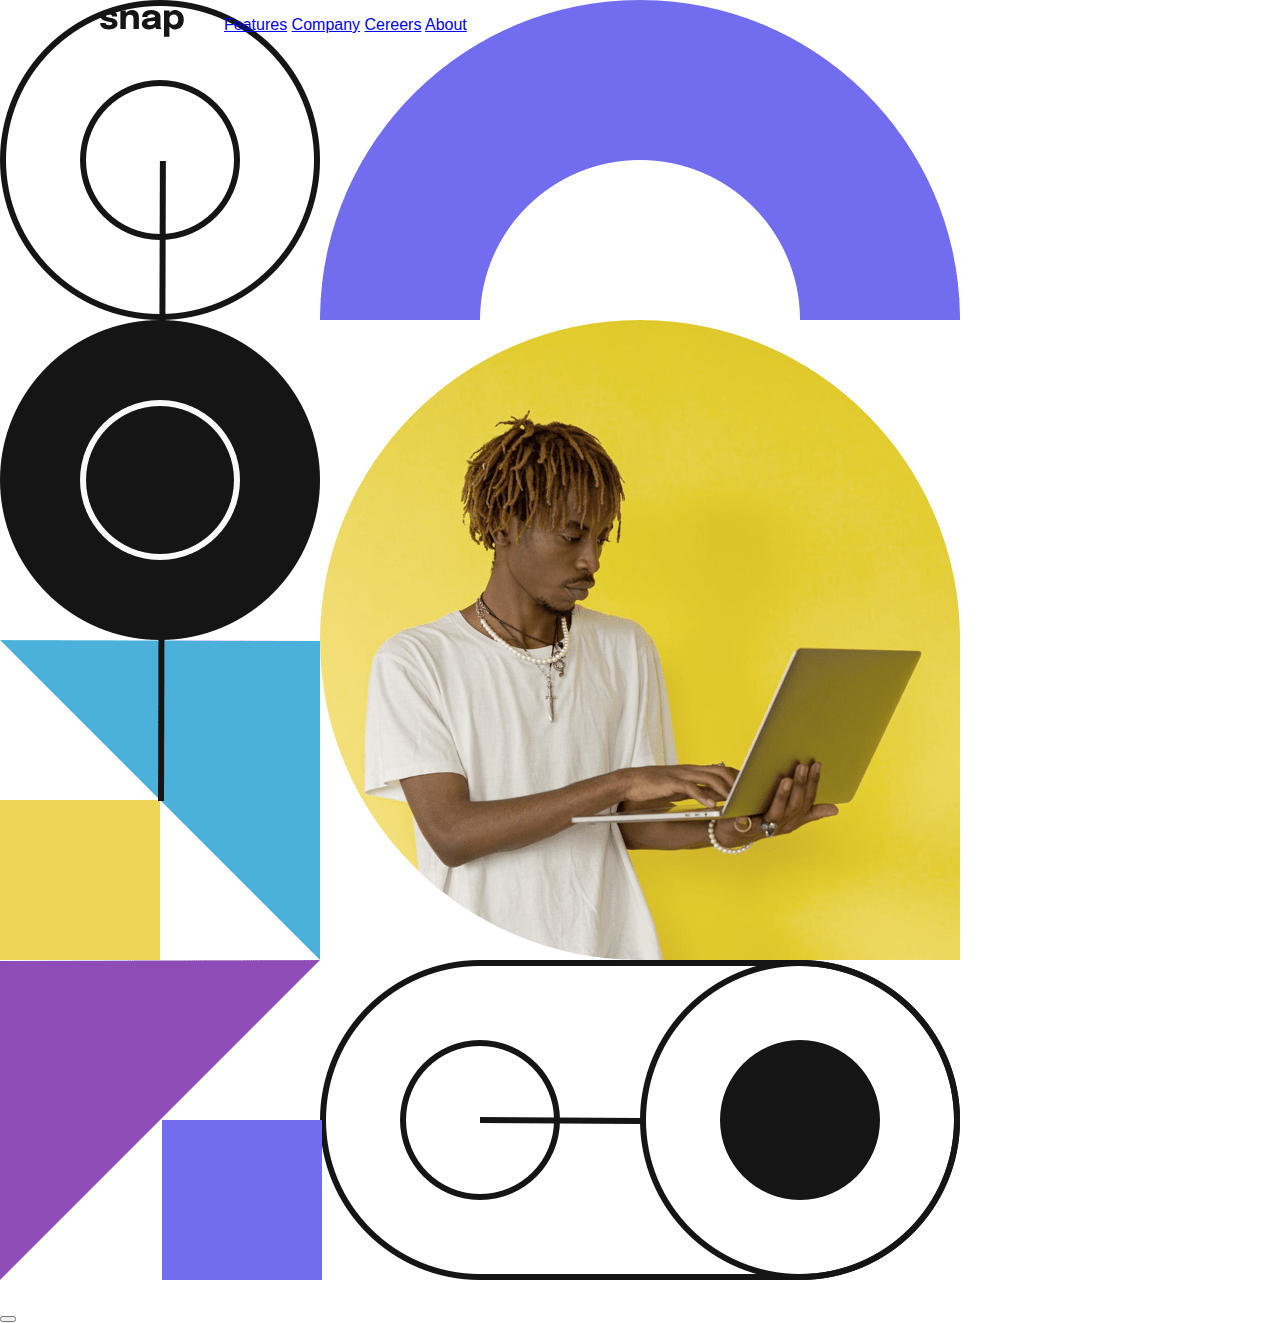
==== ProjetoLayout/index.html @ 1ac6ed28 "Add files via upload" ====
<!DOCTYPE html>
<html lang="en">
<head>
    <meta charset="UTF-8">
    <meta http-equiv="X-UA-Compatible" content="IE=edge">
    <meta name="viewport" content="width=device-width, initial-scale=1.0">
    <link rel="stylesheet" href="style.css">
    <title>Treino layout</title>
</head>
<body>
    <header>
        <div class="container">
            <img src="images/image-hero-desktop.png" alt="">
        <h1></h1>
        <p></p>
        <button></button>
        </div>
    </header>
    <nav>
        <div class="ajust-logo">
            <svg width="84" height="27" xmlns="http://www.w3.org/2000/svg"><path d="M8.852 19.42c-1.108 0-2.175-.128-3.202-.385a9.648 9.648 0 0 1-2.756-1.137c-.811-.502-1.453-1.13-1.925-1.882-.473-.752-.709-1.63-.709-2.633v-.316h5.39v.246c0 .676.3 1.172.901 1.487.601.315 1.415.472 2.441.472a7.08 7.08 0 0 0 1.55-.166c.495-.11.903-.291 1.224-.542.321-.251.482-.569.482-.954 0-.618-.342-1.056-1.024-1.313-.683-.256-1.777-.513-3.282-.77a21.716 21.716 0 0 1-2.59-.595A10.937 10.937 0 0 1 2.938 9.91 5.28 5.28 0 0 1 1.17 8.28C.727 7.622.505 6.82.505 5.875c0-1.26.382-2.322 1.146-3.185.764-.863 1.782-1.517 3.054-1.96C5.977.287 7.377.065 8.905.065c1.458 0 2.818.242 4.078.726 1.26.484 2.28 1.179 3.062 2.083.782.904 1.172 1.992 1.172 3.264v.245H11.88v-.21c0-.467-.149-.846-.446-1.138a2.804 2.804 0 0 0-1.129-.656 4.616 4.616 0 0 0-1.418-.219c-.443 0-.9.05-1.373.149-.473.099-.872.262-1.199.49-.327.227-.49.545-.49.954 0 .396.175.72.525.97.35.252.84.456 1.47.613.63.158 1.36.306 2.188.447.781.128 1.607.306 2.476.533.869.228 1.686.549 2.45.963a5.34 5.34 0 0 1 1.855 1.627c.472.671.709 1.52.709 2.546 0 1.062-.245 1.972-.735 2.73a5.607 5.607 0 0 1-1.987 1.847 10.04 10.04 0 0 1-2.782 1.05c-1.021.227-2.068.341-3.142.341ZM33.48 19V8.92c0-.77-.1-1.473-.298-2.109a2.965 2.965 0 0 0-1.067-1.531c-.513-.385-1.254-.577-2.223-.577-.84 0-1.566.192-2.178.577a3.754 3.754 0 0 0-1.41 1.61c-.326.688-.49 1.482-.49 2.38L24.31 8.185c0-1.61.35-3.022 1.05-4.235a7.627 7.627 0 0 1 2.844-2.853C29.398.41 30.726.066 32.183.066c1.53 0 2.786.306 3.772.919.986.612 1.721 1.464 2.205 2.555.484 1.09.726 2.365.726 3.824V19H33.48Zm-13.09 0V.415h5.425V19h-5.425Zm28.389.385c-1.354 0-2.558-.216-3.614-.648-1.056-.431-1.881-1.055-2.476-1.872-.595-.817-.893-1.808-.893-2.975 0-1.318.362-2.392 1.085-3.22.724-.828 1.683-1.461 2.879-1.899a15.898 15.898 0 0 1 3.894-.866c2.041-.198 3.45-.38 4.226-.542.776-.164 1.164-.45 1.164-.858V6.47c0-.688-.33-1.23-.989-1.627-.66-.397-1.578-.595-2.756-.595-1.249 0-2.202.224-2.861.673-.66.45-.99 1.135-.99 2.056H42.11c0-1.493.406-2.753 1.217-3.78.81-1.026 1.91-1.805 3.298-2.336 1.389-.53 2.958-.796 4.708-.796 1.633 0 3.144.248 4.532.744 1.389.496 2.506 1.24 3.352 2.231.845.992 1.268 2.252 1.268 3.78v8.032c0 .479.015.937.044 1.374.03.438.096.837.201 1.199.117.408.263.747.438 1.015.175.268.32.455.437.56h-5.337a3.723 3.723 0 0 1-.376-.508 3.962 3.962 0 0 1-.43-.892 7.195 7.195 0 0 1-.305-1.234 9.674 9.674 0 0 1-.097-1.461l1.12.77c-.326.77-.854 1.432-1.583 1.986-.73.554-1.593.98-2.59 1.278-.998.297-2.074.446-3.23.446Zm1.452-4.06a6.14 6.14 0 0 0 2.389-.464A4.104 4.104 0 0 0 54.43 13.4c.467-.665.7-1.534.7-2.608V8.92l1.348 1.313c-.77.28-1.66.51-2.669.69-1.01.182-2.015.324-3.019.43-1.19.116-2.08.317-2.668.603-.59.286-.884.767-.884 1.444 0 .642.25 1.123.752 1.444.502.32 1.249.481 2.24.481Zm13.742 11.323V.415h5.442v26.233h-5.442Zm11.182-7.228a7.325 7.325 0 0 1-4.042-1.181c-1.225-.788-2.205-1.85-2.94-3.185-.735-1.336-1.103-2.838-1.103-4.507v-.28l2.345-.052v.21c0 .863.21 1.619.63 2.266.42.648.963 1.146 1.628 1.496.665.35 1.359.526 2.082.526 1.19 0 2.226-.412 3.106-1.234.881-.823 1.322-2.109 1.322-3.859s-.438-3.025-1.313-3.824c-.875-.799-1.913-1.199-3.115-1.199-.723 0-1.417.173-2.082.517a4.308 4.308 0 0 0-1.628 1.461c-.42.63-.63 1.383-.63 2.257l-2.345-.14c0-1.68.368-3.164 1.103-4.453.735-1.29 1.715-2.307 2.94-3.054a7.619 7.619 0 0 1 4.042-1.12c1.505 0 2.911.37 4.218 1.111 1.306.741 2.365 1.823 3.176 3.247.81 1.423 1.216 3.155 1.216 5.197 0 2.135-.396 3.932-1.19 5.39-.793 1.458-1.843 2.558-3.15 3.299a8.51 8.51 0 0 1-4.27 1.111Z" fill="#151515"/></svg>         
        </div>
        <ul>
            <a href="#Features">Features</a>
            <a href="#Company">Company</a>
            <a href="#Cereers">Cereers</a>
            <a href="#About">About</a>
        </ul>
    </nav>

    </section>
</body>
</html>
---- ProjetoLayout/style.css ----
* {
    box-sizing: border-box;
}

html, body {
    margin: 0;
}

body, button {
    font-family: 'Poppins', sans-serif;
    color: white;
}

nav {
    display: flex;
    align-items: center;
    justify-content: space-between;
    padding: 0 100px;
    position: absolute;
    top: 0;

    z-index: 99;
}
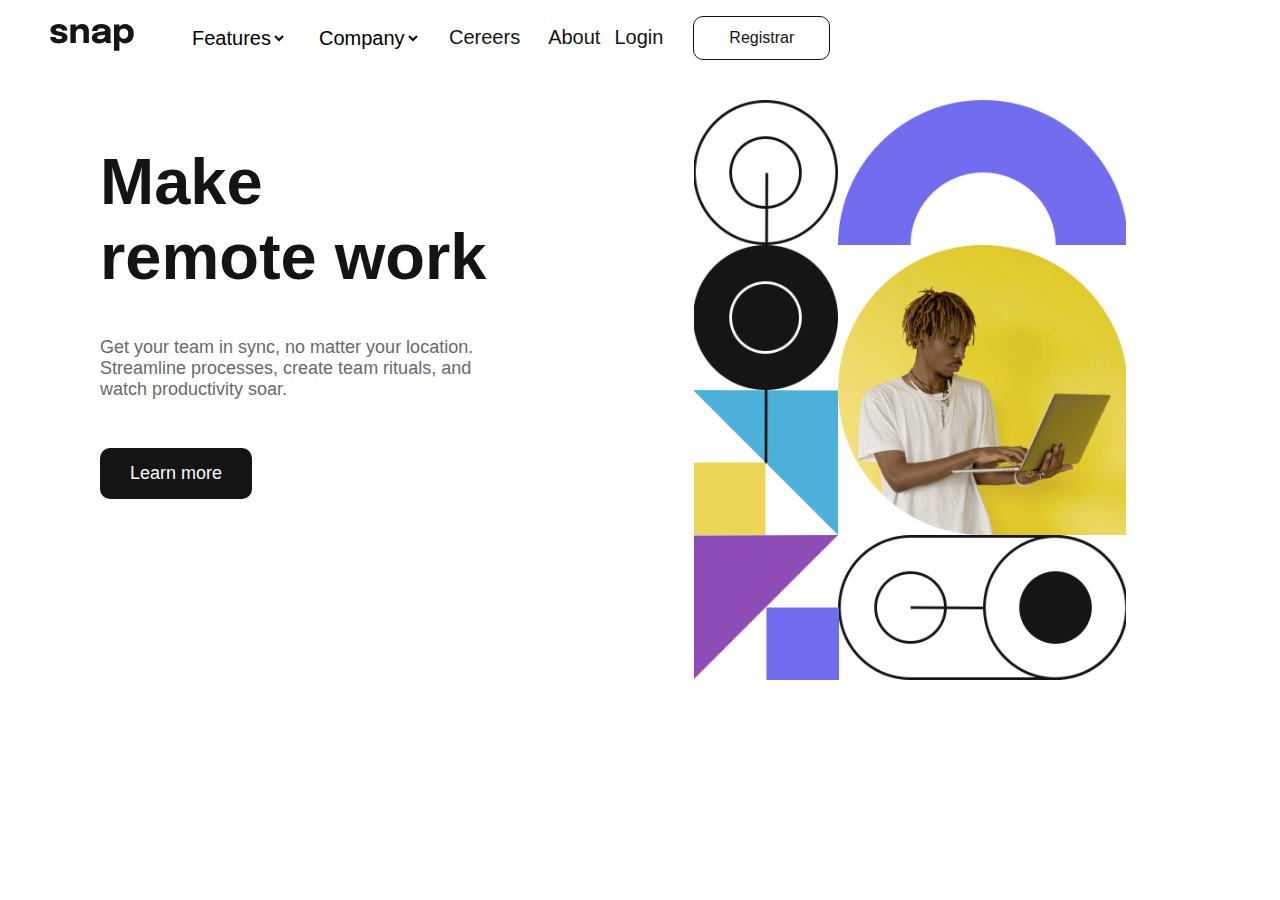
==== commit bba247a6: "feat: implementando login" ====
--- a/ProjetoLayout/index.html
+++ b/ProjetoLayout/index.html
@@ -8,26 +8,39 @@
     <title>Treino layout</title>
 </head>
 <body>
-    <header>
+    <section class="info-work">
         <div class="container">
-            <img src="images/image-hero-desktop.png" alt="">
-        <h1></h1>
-        <p></p>
-        <button></button>
+            <h1>Make <br>remote work</h1>
+        <p>
+            Get your team in sync, no matter your location.
+            <br>Streamline processes, create team rituals, and 
+            <br>watch productivity soar.
+        </p>
+        <button>Learn more</button>
         </div>
-    </header>
+        <div class="img-container">
+            <img src="images/image-hero-desktop.png" alt="" />
+        </div>
+    </section>    
     <nav>
-        <div class="ajust-logo">
-            <svg width="84" height="27" xmlns="http://www.w3.org/2000/svg"><path d="M8.852 19.42c-1.108 0-2.175-.128-3.202-.385a9.648 9.648 0 0 1-2.756-1.137c-.811-.502-1.453-1.13-1.925-1.882-.473-.752-.709-1.63-.709-2.633v-.316h5.39v.246c0 .676.3 1.172.901 1.487.601.315 1.415.472 2.441.472a7.08 7.08 0 0 0 1.55-.166c.495-.11.903-.291 1.224-.542.321-.251.482-.569.482-.954 0-.618-.342-1.056-1.024-1.313-.683-.256-1.777-.513-3.282-.77a21.716 21.716 0 0 1-2.59-.595A10.937 10.937 0 0 1 2.938 9.91 5.28 5.28 0 0 1 1.17 8.28C.727 7.622.505 6.82.505 5.875c0-1.26.382-2.322 1.146-3.185.764-.863 1.782-1.517 3.054-1.96C5.977.287 7.377.065 8.905.065c1.458 0 2.818.242 4.078.726 1.26.484 2.28 1.179 3.062 2.083.782.904 1.172 1.992 1.172 3.264v.245H11.88v-.21c0-.467-.149-.846-.446-1.138a2.804 2.804 0 0 0-1.129-.656 4.616 4.616 0 0 0-1.418-.219c-.443 0-.9.05-1.373.149-.473.099-.872.262-1.199.49-.327.227-.49.545-.49.954 0 .396.175.72.525.97.35.252.84.456 1.47.613.63.158 1.36.306 2.188.447.781.128 1.607.306 2.476.533.869.228 1.686.549 2.45.963a5.34 5.34 0 0 1 1.855 1.627c.472.671.709 1.52.709 2.546 0 1.062-.245 1.972-.735 2.73a5.607 5.607 0 0 1-1.987 1.847 10.04 10.04 0 0 1-2.782 1.05c-1.021.227-2.068.341-3.142.341ZM33.48 19V8.92c0-.77-.1-1.473-.298-2.109a2.965 2.965 0 0 0-1.067-1.531c-.513-.385-1.254-.577-2.223-.577-.84 0-1.566.192-2.178.577a3.754 3.754 0 0 0-1.41 1.61c-.326.688-.49 1.482-.49 2.38L24.31 8.185c0-1.61.35-3.022 1.05-4.235a7.627 7.627 0 0 1 2.844-2.853C29.398.41 30.726.066 32.183.066c1.53 0 2.786.306 3.772.919.986.612 1.721 1.464 2.205 2.555.484 1.09.726 2.365.726 3.824V19H33.48Zm-13.09 0V.415h5.425V19h-5.425Zm28.389.385c-1.354 0-2.558-.216-3.614-.648-1.056-.431-1.881-1.055-2.476-1.872-.595-.817-.893-1.808-.893-2.975 0-1.318.362-2.392 1.085-3.22.724-.828 1.683-1.461 2.879-1.899a15.898 15.898 0 0 1 3.894-.866c2.041-.198 3.45-.38 4.226-.542.776-.164 1.164-.45 1.164-.858V6.47c0-.688-.33-1.23-.989-1.627-.66-.397-1.578-.595-2.756-.595-1.249 0-2.202.224-2.861.673-.66.45-.99 1.135-.99 2.056H42.11c0-1.493.406-2.753 1.217-3.78.81-1.026 1.91-1.805 3.298-2.336 1.389-.53 2.958-.796 4.708-.796 1.633 0 3.144.248 4.532.744 1.389.496 2.506 1.24 3.352 2.231.845.992 1.268 2.252 1.268 3.78v8.032c0 .479.015.937.044 1.374.03.438.096.837.201 1.199.117.408.263.747.438 1.015.175.268.32.455.437.56h-5.337a3.723 3.723 0 0 1-.376-.508 3.962 3.962 0 0 1-.43-.892 7.195 7.195 0 0 1-.305-1.234 9.674 9.674 0 0 1-.097-1.461l1.12.77c-.326.77-.854 1.432-1.583 1.986-.73.554-1.593.98-2.59 1.278-.998.297-2.074.446-3.23.446Zm1.452-4.06a6.14 6.14 0 0 0 2.389-.464A4.104 4.104 0 0 0 54.43 13.4c.467-.665.7-1.534.7-2.608V8.92l1.348 1.313c-.77.28-1.66.51-2.669.69-1.01.182-2.015.324-3.019.43-1.19.116-2.08.317-2.668.603-.59.286-.884.767-.884 1.444 0 .642.25 1.123.752 1.444.502.32 1.249.481 2.24.481Zm13.742 11.323V.415h5.442v26.233h-5.442Zm11.182-7.228a7.325 7.325 0 0 1-4.042-1.181c-1.225-.788-2.205-1.85-2.94-3.185-.735-1.336-1.103-2.838-1.103-4.507v-.28l2.345-.052v.21c0 .863.21 1.619.63 2.266.42.648.963 1.146 1.628 1.496.665.35 1.359.526 2.082.526 1.19 0 2.226-.412 3.106-1.234.881-.823 1.322-2.109 1.322-3.859s-.438-3.025-1.313-3.824c-.875-.799-1.913-1.199-3.115-1.199-.723 0-1.417.173-2.082.517a4.308 4.308 0 0 0-1.628 1.461c-.42.63-.63 1.383-.63 2.257l-2.345-.14c0-1.68.368-3.164 1.103-4.453.735-1.29 1.715-2.307 2.94-3.054a7.619 7.619 0 0 1 4.042-1.12c1.505 0 2.911.37 4.218 1.111 1.306.741 2.365 1.823 3.176 3.247.81 1.423 1.216 3.155 1.216 5.197 0 2.135-.396 3.932-1.19 5.39-.793 1.458-1.843 2.558-3.15 3.299a8.51 8.51 0 0 1-4.27 1.111Z" fill="#151515"/></svg>         
-        </div>
+        <img src="./images/logo.svg" alt="" />
         <ul>
-            <a href="#Features">Features</a>
-            <a href="#Company">Company</a>
+            <select name="opcoes" id="select">
+                <option value="Opções">Features</option>
+                <option value="1">One</option>
+            </select>
+            <select name="opcoes" id="select">
+                <option value="Opções">Company</option>
+                <option value="1">SP</option>
+            </select>
             <a href="#Cereers">Cereers</a>
             <a href="#About">About</a>
         </ul>
+        <div class="session-login-and-register">
+            <span>Login</span>
+            <button class="secundary-button">Registrar</button>
+        </div>
     </nav>
-
     </section>
 </body>
 </html>--- a/ProjetoLayout/style.css
+++ b/ProjetoLayout/style.css
@@ -1,6 +1,14 @@
 * {
     box-sizing: border-box;
 }
+
+:root {
+    --Almost-White: hsl(0, 0%, 98%);
+    --Medium-Gray: hsl(0, 0%, 41%);
+    --Almost-Black: hsl(0, 0%, 8%);
+
+}
+
 
 html, body {
     margin: 0;
@@ -8,16 +16,118 @@
 
 body, button {
     font-family: 'Poppins', sans-serif;
-    color: white;
+    color: var(--Almost-White);
 }
 
 nav {
     display: flex;
     align-items: center;
     justify-content: space-between;
-    padding: 0 100px;
+    padding: 0 50px;
+    height: 75px;
     position: absolute;
     top: 0;
 
     z-index: 99;
+}
+
+nav svg {
+    width: 100%;
+    height: 45px;    
+}
+
+nav ul {
+    width: 100%;
+    display: flex;
+    justify-content: space-around;
+}
+
+nav ul a {
+    font-size: 20px;
+    text-decoration: none;
+    margin: 30px 14px;
+}
+
+nav ul select {
+    font-size: 20px;
+    text-decoration: none;
+    margin: 30px 14px;
+}
+
+nav a {
+    color: var(--Almost-Black);
+}
+
+select {
+    border: none;
+    background: #fff;
+    font-size: 16px;
+    cursor: pointer;
+}
+
+.info-work {
+    display: flex;
+    padding: 100px;
+}
+
+.info-work .container {
+    width: 50%;
+    padding-right: 50px;
+}
+
+.info-work .img-container {
+    width: 50%;
+    text-align: center;
+    position: relative;
+}
+
+.info-work .img-container img {
+    width: 80%;
+    height: 100%;
+    object-fit: cover;
+}
+
+p {
+    color: var(--Medium-Gray);
+    font-size: 18px;
+}
+
+h1 {
+    color: var(--Almost-Black);
+    font-size: 65px;
+    font-weight: 700;
+}
+
+button {
+    color: var(--Almost-White);
+    font-size: 18px;
+    font-weight: 500;
+    border-radius: 10px;
+    padding: 15px 30px;
+    background: var(--Almost-Black);
+    border: none;
+    margin-top: 30px;
+}
+
+span {
+    color: var(--Almost-Black);
+    flex-direction: column;
+    align-items: center;
+    font-size: 20px;
+    font-weight: 2rem;
+}
+
+.session-login-and-register {
+    display: flex;
+    align-items: center;
+}
+
+.secundary-button {
+    padding: 12px 35px;
+    font-size: 16px;
+    border: 1px solid var(--Almost-Black);
+    background-color: #fff;
+    color: var(--Almost-Black);
+    margin: 0;
+    margin: 14px 30px;
 }